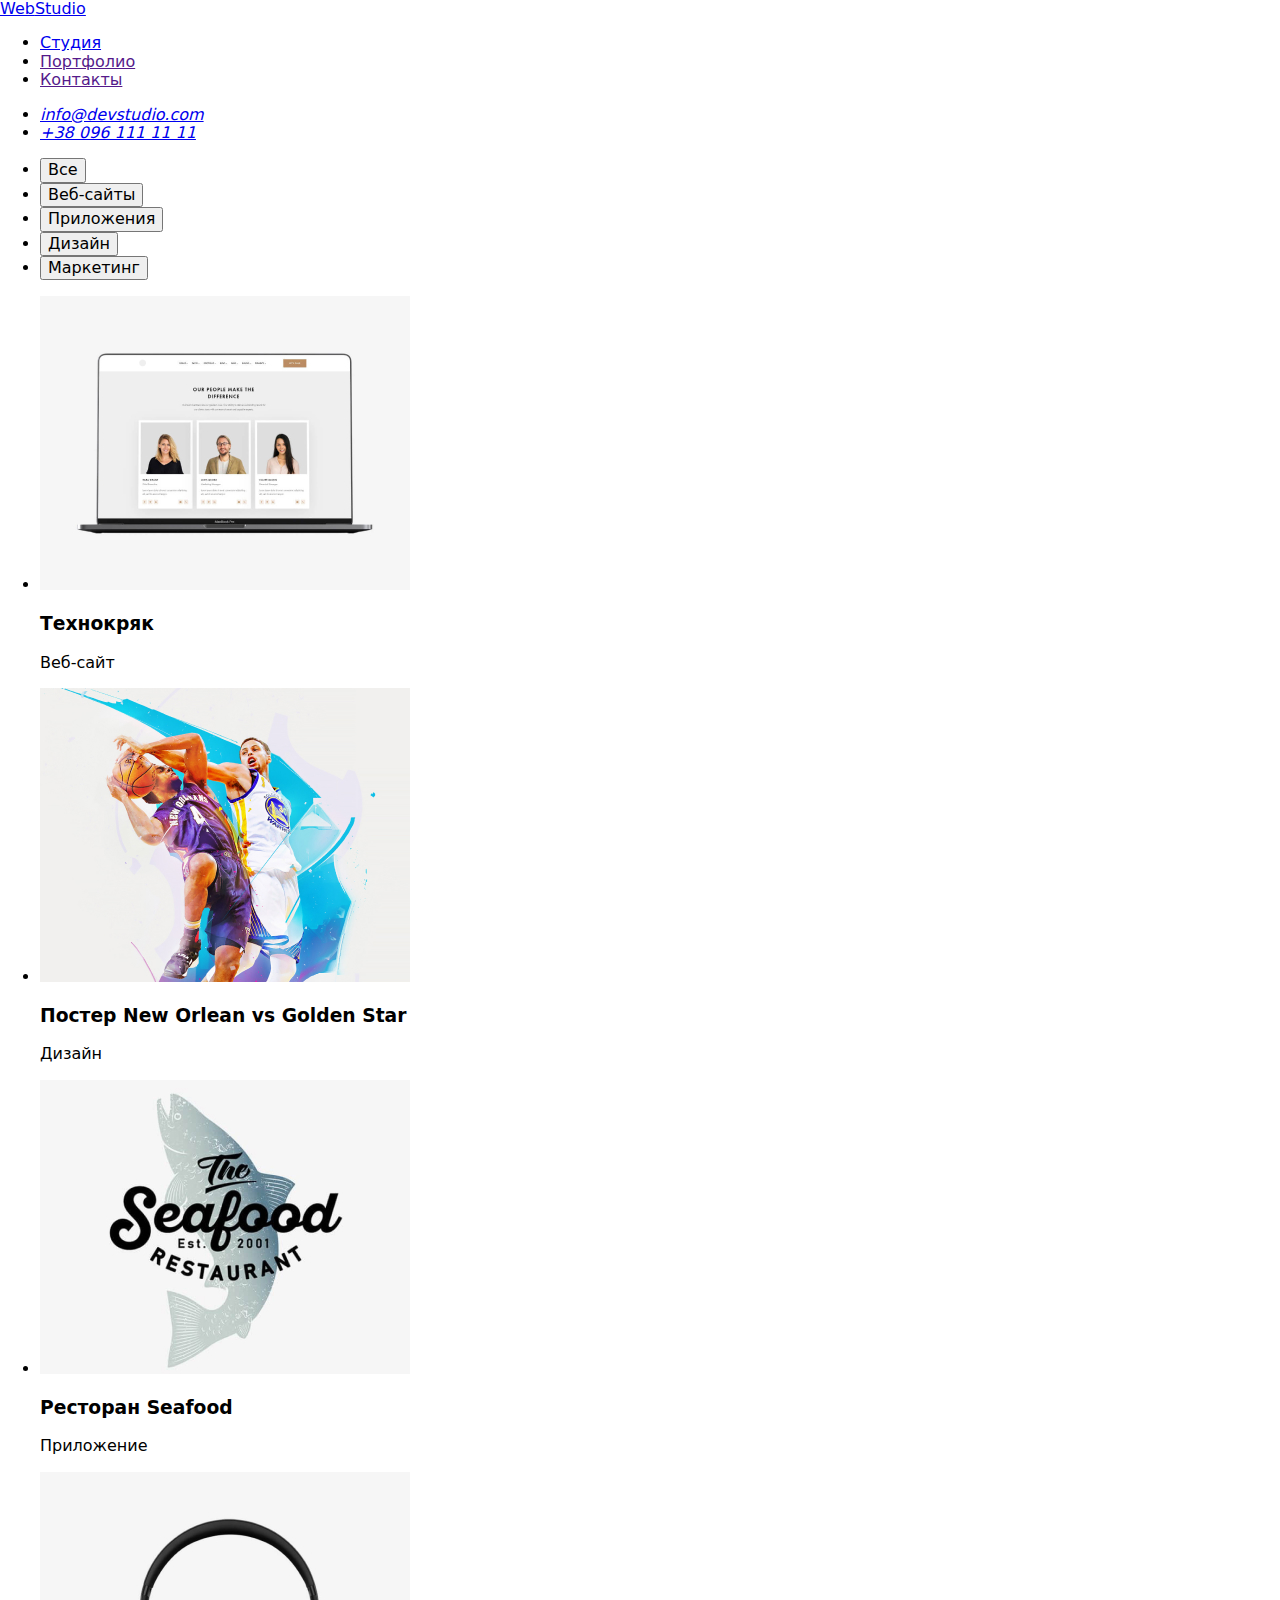
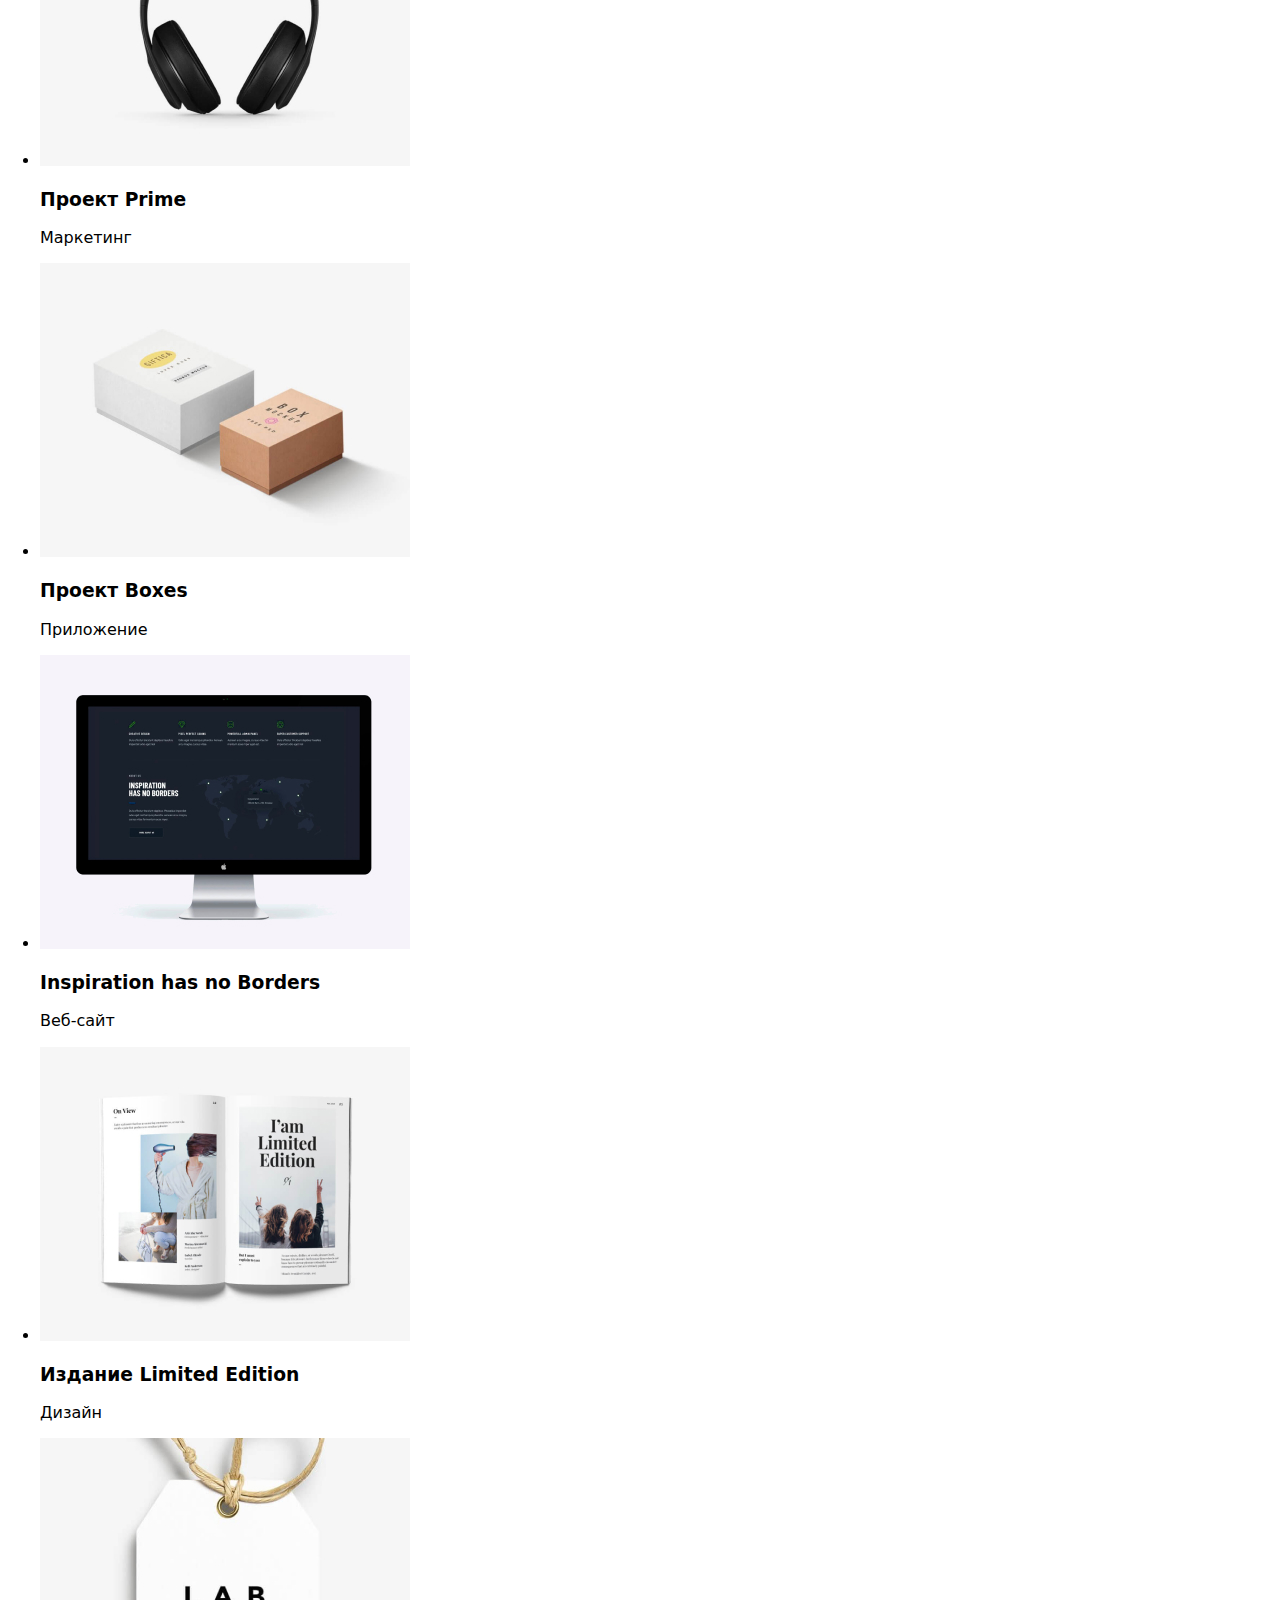
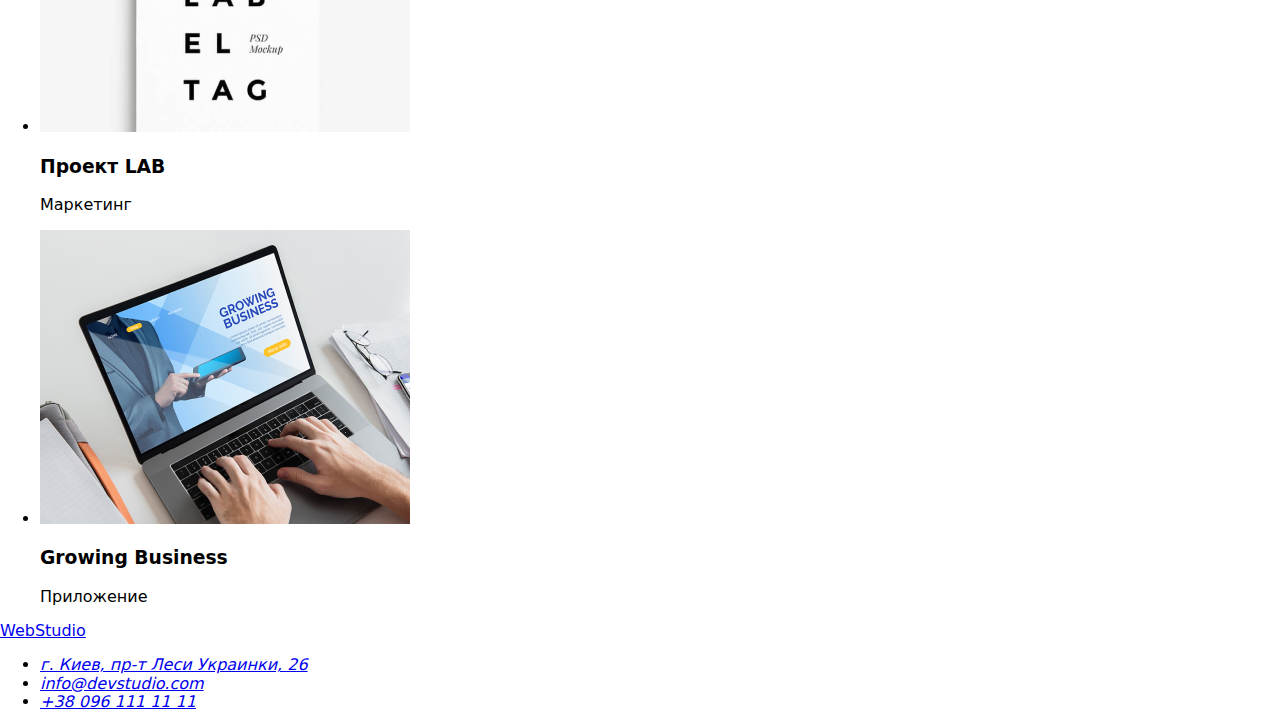
==== portfolio.html @ a0c32917 "добавила папки из дз3" ====
<!DOCTYPE html>
<html lang="ru">
<head>
    <meta charset="UTF-8">
    <meta name="viewport" content="width=device-width, initial-scale=1.0">
    <title>Портфолио</title>
    <link rel="stylesheet" href="https://cdnjs.cloudflare.com/ajax/libs/modern-normalize/1.0.0/modern-normalize.css">
    <link rel="stylesheet" href="./CSS/styles.css"> 
    <link href="https://fonts.googleapis.com/css2?family=Raleway:wght@600&family=Roboto:wght@400;500;700;900&display=swap" rel="stylesheet">
</head>
<body>
    
        <!--HEADER-->
        <header class="header">
            <div class="container">
                <nav class="navigation">
                    <a class="link navigation-link" href="./index.html" aria-label="логотип вебстудии" lang="en">
                        <span class="web">Web</span>Studio
                        
                    </a>
                    <ul class="list navigation-list">
                        <li class="navigation-list-item">
                            <a class="link navigation-list-link" href="./index.html"> Студия </a>
                        </li>
                        <li class="navigation-list-item">
                            <a class="link navigation-list-link" href="">Портфолио</a>
                        </li>
                        <li class="navigation-list-item">
                            <a class="link navigation-list-link" href="">Контакты</a>
                        </li>
                    </ul>
                </nav>
                

                <address class="address">
                        <ul class="list header-address-link">
                        <li class="header-address">
                            <a class="link header-mail-link" href="mailto:info@devstudio.com">info@devstudio.com</a></li>
                        <li class="header-address">
                            <a class="link header-tel-link" href="tel:+380961111111">+38 096 111 11 11</a></li>
                        </ul>
                </address>
            </div>
        </header>

        <main>
            
            <nav class="projects-nav">
                <div class="container">
                    <h1 hidden class="title-projects-nav">Навигация по проектам</h1>
                    <ul class="list btn-nav">
                        <li class="btn-nav-list">
                            <button type="button" class="model-btn-nav"> Все </button>
                        </li>
                        <li class="btn-nav-list">
                            <button type="button" class="model-btn-nav"> Веб-сайты </button>
                        </li>
                        <li class="btn-nav-list">
                            <button type="button" class="model-btn-nav"> Приложения </button>
                        </li>
                        <li class="btn-nav-list">
                            <button type="button" class="model-btn-nav"> Дизайн </button>
                        </li>
                        <li class="btn-nav-list">
                            <button type="button" class="model-btn-nav"> Маркетинг </button>
                        </li>
                    </ul>
                </div>
            </nav>
            
            <section class="project-nav-section">
                <div class="container">
                    <ul class="list list-project-nav">
                        <li class="list-progect">
                            <img class="project-img" src="./images/project-foto/project1.jpg" alt="Фотографии специалистов">
                            <div class="container-subject">
                                <h3 class="subject"> Технокряк</h3>
                                <p class="subject-project">Веб-сайт</p>
                            </div>
                        </li>
                        <li class="list-progect">
                            <img class="project-img" src="./images/project-foto/project2.jpg" alt="Постер баскетбольного матча">
                            <div class="container-subject">
                                <h3 class="subject">Постер <span lang="en"> New Orlean vs Golden Star</span></h3>
                                <p class="subject-project">Дизайн</p>
                            </div>
                        </li>
                        <li class="list-progect">
                            <img class="project-img" src="./images/project-foto/project3.jpg" alt="Логотип ресторана в виде рыбы">
                            <div class="container-subject">
                                <h3 class="subject"> Ресторан <span lang="en"> Seafood</span></h3>
                                <p class="subject-project">Приложение</p>
                            </div>
                        </li>
                        <li class="list-progect">  
                            <img class="project-img" src="./images/project-foto/project4.jpg" alt="Наушники">
                            <div class="container-subject">
                            <h3 class="subject"> Проект <span lang="en"> Prime</span></h3>
                            <p class="subject-project">Маркетинг</p>
                            </div>
                        </li>
                        <li class="list-progect"> 
                            <img class="project-img" src="./images/project-foto/project5.jpg" alt="Две коробочки">
                            <div class="container-subject">
                                <h3 class="subject">Проект <span lang="en"> Boxes</span></h3>
                                <p class="subject-project">Приложение </p>
                            </div>
                        </li>
                        <li class="list-progect">
                            <img class="project-img" src="./images/project-foto/project6.jpg" alt="Веб-сайт на мониторе компьютера">
                            <div class="container-subject">
                                <h3 class="subject"> <span lang="en">Inspiration has no Borders</span></h3>
                                <p class="subject-project">Веб-сайт</p>
                            </div>
                        </li>
                        <li class="list-progect">
                            <img class="project-img" src="./images/project-foto/project7.jpg" alt="Раскрытая книга">
                            <div class="container-subject">
                                <h3 class="subject"> Издание <span lang="en"> Limited Edition</span></h3>
                                <p class="subject-project">Дизайн</p>
                            </div>   
                        </li>
                        <li class="list-progect">
                            <img class="project-img" src="./images/project-foto/project8.jpg" alt="Бирка">
                            <div class="container-subject">
                                <h3 class="subject"> Проект <span lang="en"> LAB</span></h3>
                                <p class="subject-project">Маркетинг</p>
                            </div>
                        </li>
                        <li class="list-progect">
                            <img class="project-img" src="./images/project-foto/project9.jpg" alt="Сайт приложения">
                            <div class="container-subject">
                                <h3 class="subject"> <span lang="en">Growing Business</span> </h3>
                                <p class="subject-project">Приложение</p>
                            </div>
                        </li>
                    </ul>
                </div>
            </section>
            
        </main>

        <footer class="footer">
            <div class="container-footer">
                <a class="link footer-navigation-link" href="./index.html" aria-label="логотип вебстудии" lang="en">
                    <span class="web">Web</span>Studio
                </a> 
                <address class="address">
                    <ul class="list footer-address-link">
                        <li class="footer-link">
                            <a class="link footer-maps-link" href="https://goo.gl/maps/2Fpc7KWCbMKG8SjK6" target="_blank">г. Киев, пр-т Леси Украинки, 26</a>  </li>
                        <li class="footer-link"> 
                            <a class="link footer-mail-link" href="mailto:info@devstudio.com">info@devstudio.com</a></li>
                        <li class="footer-link"> 
                            <a class="link footer-tel-link" href="tel:+380961111111">+38 096 111 11 11</a></li>
                    </ul>
                </address>
            </div>
        </footer>
    
    
</body>
</html>
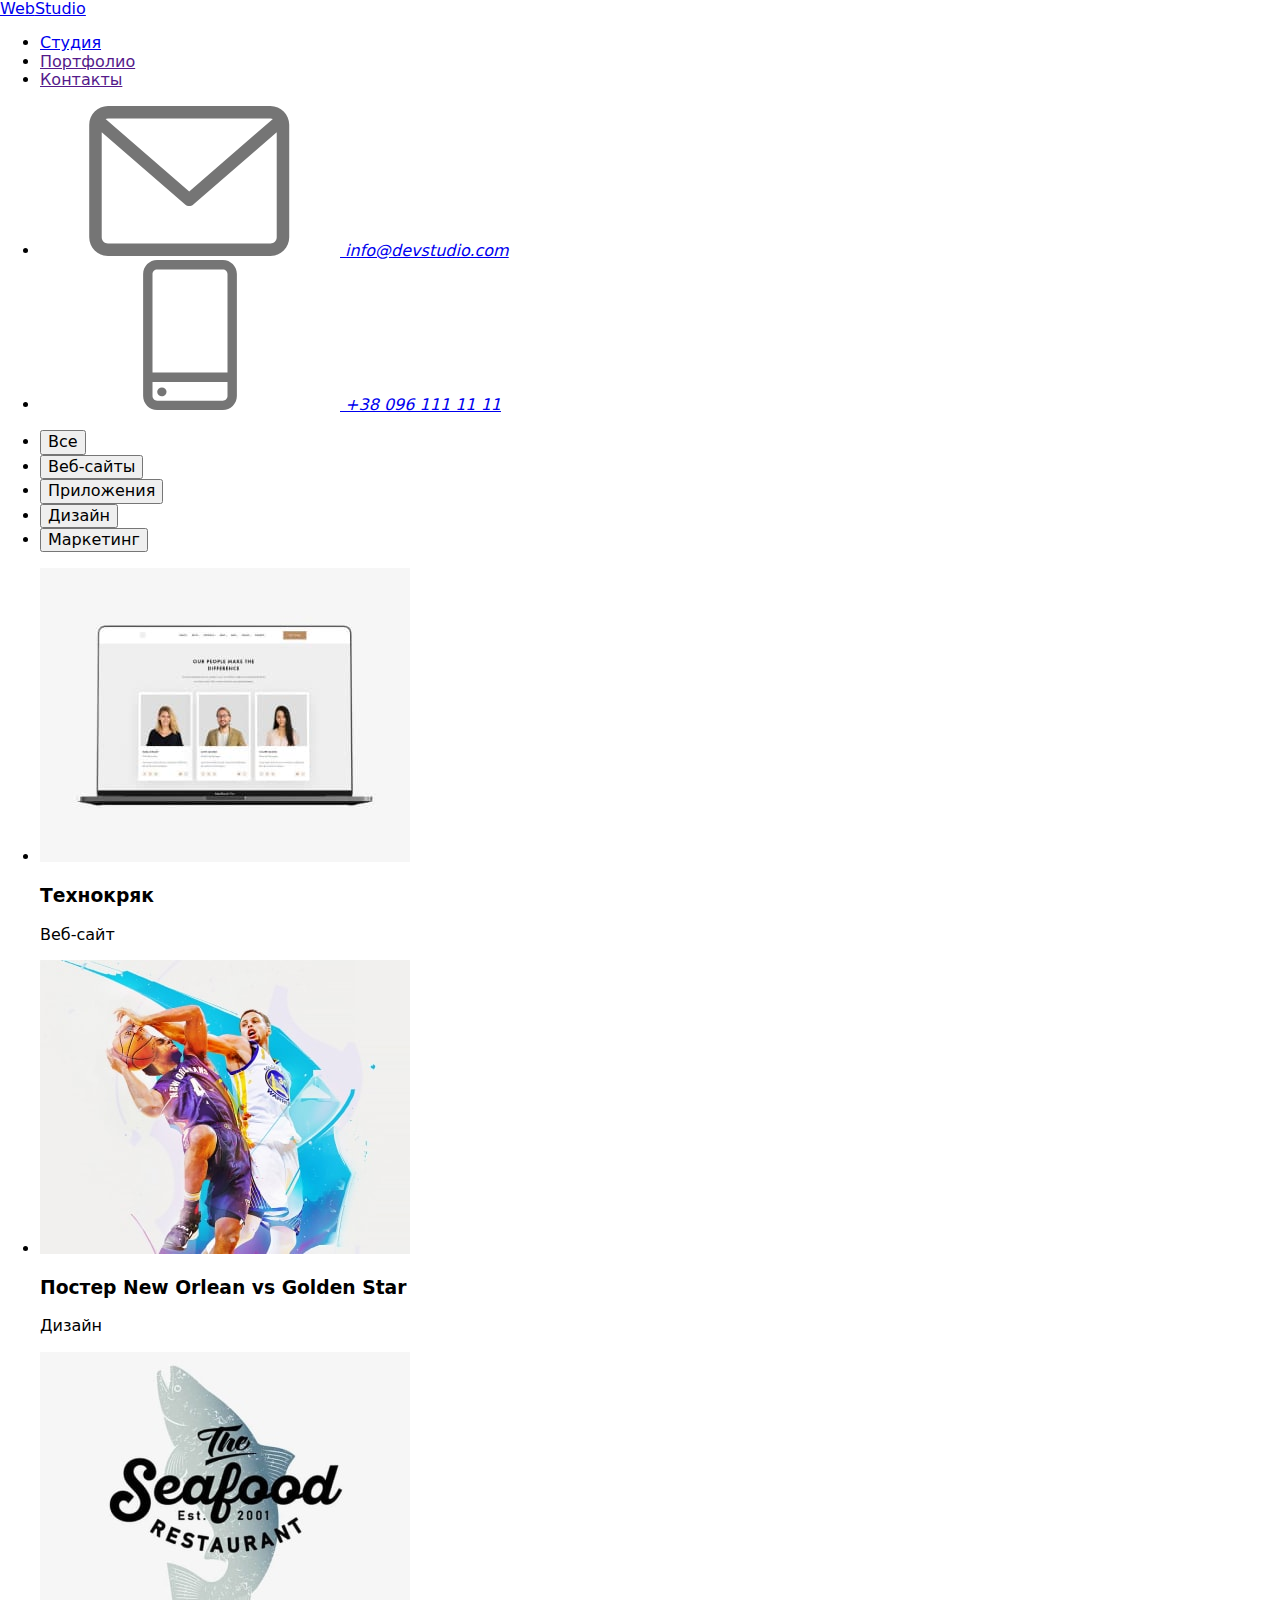
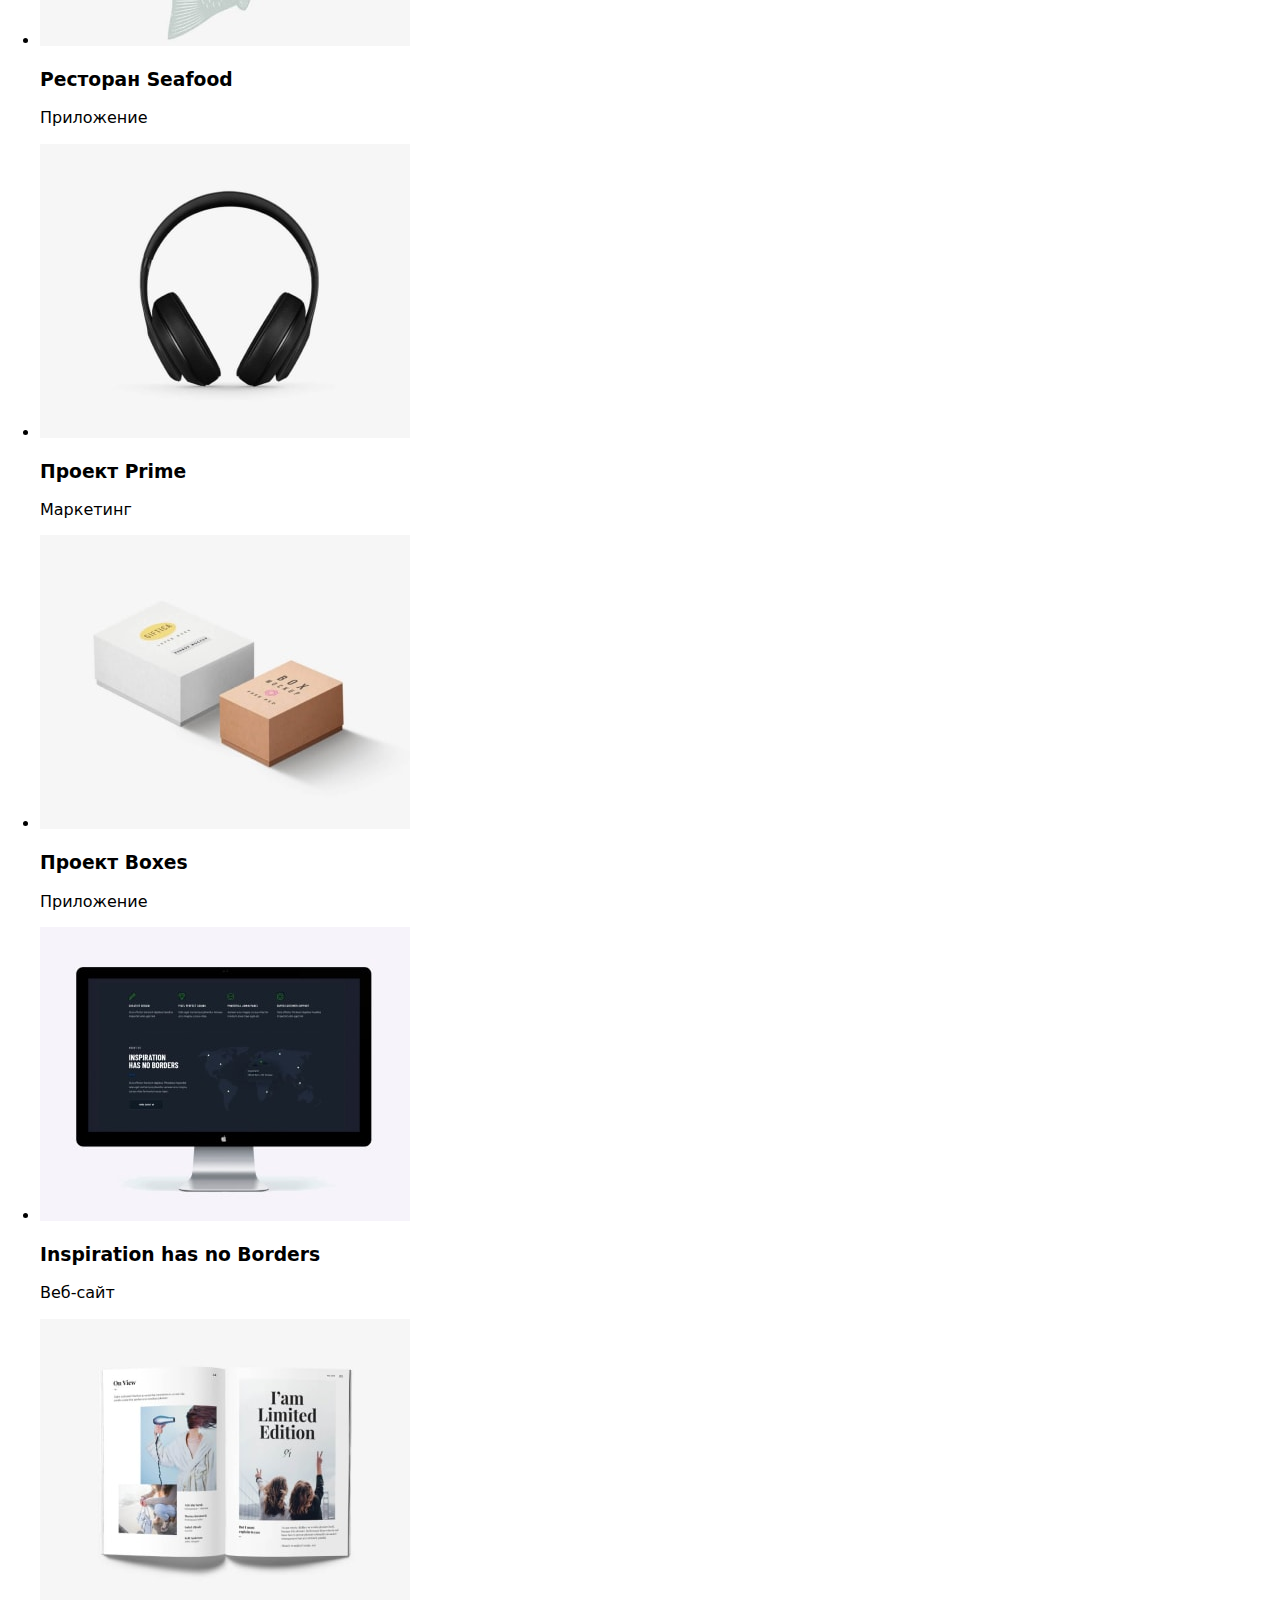
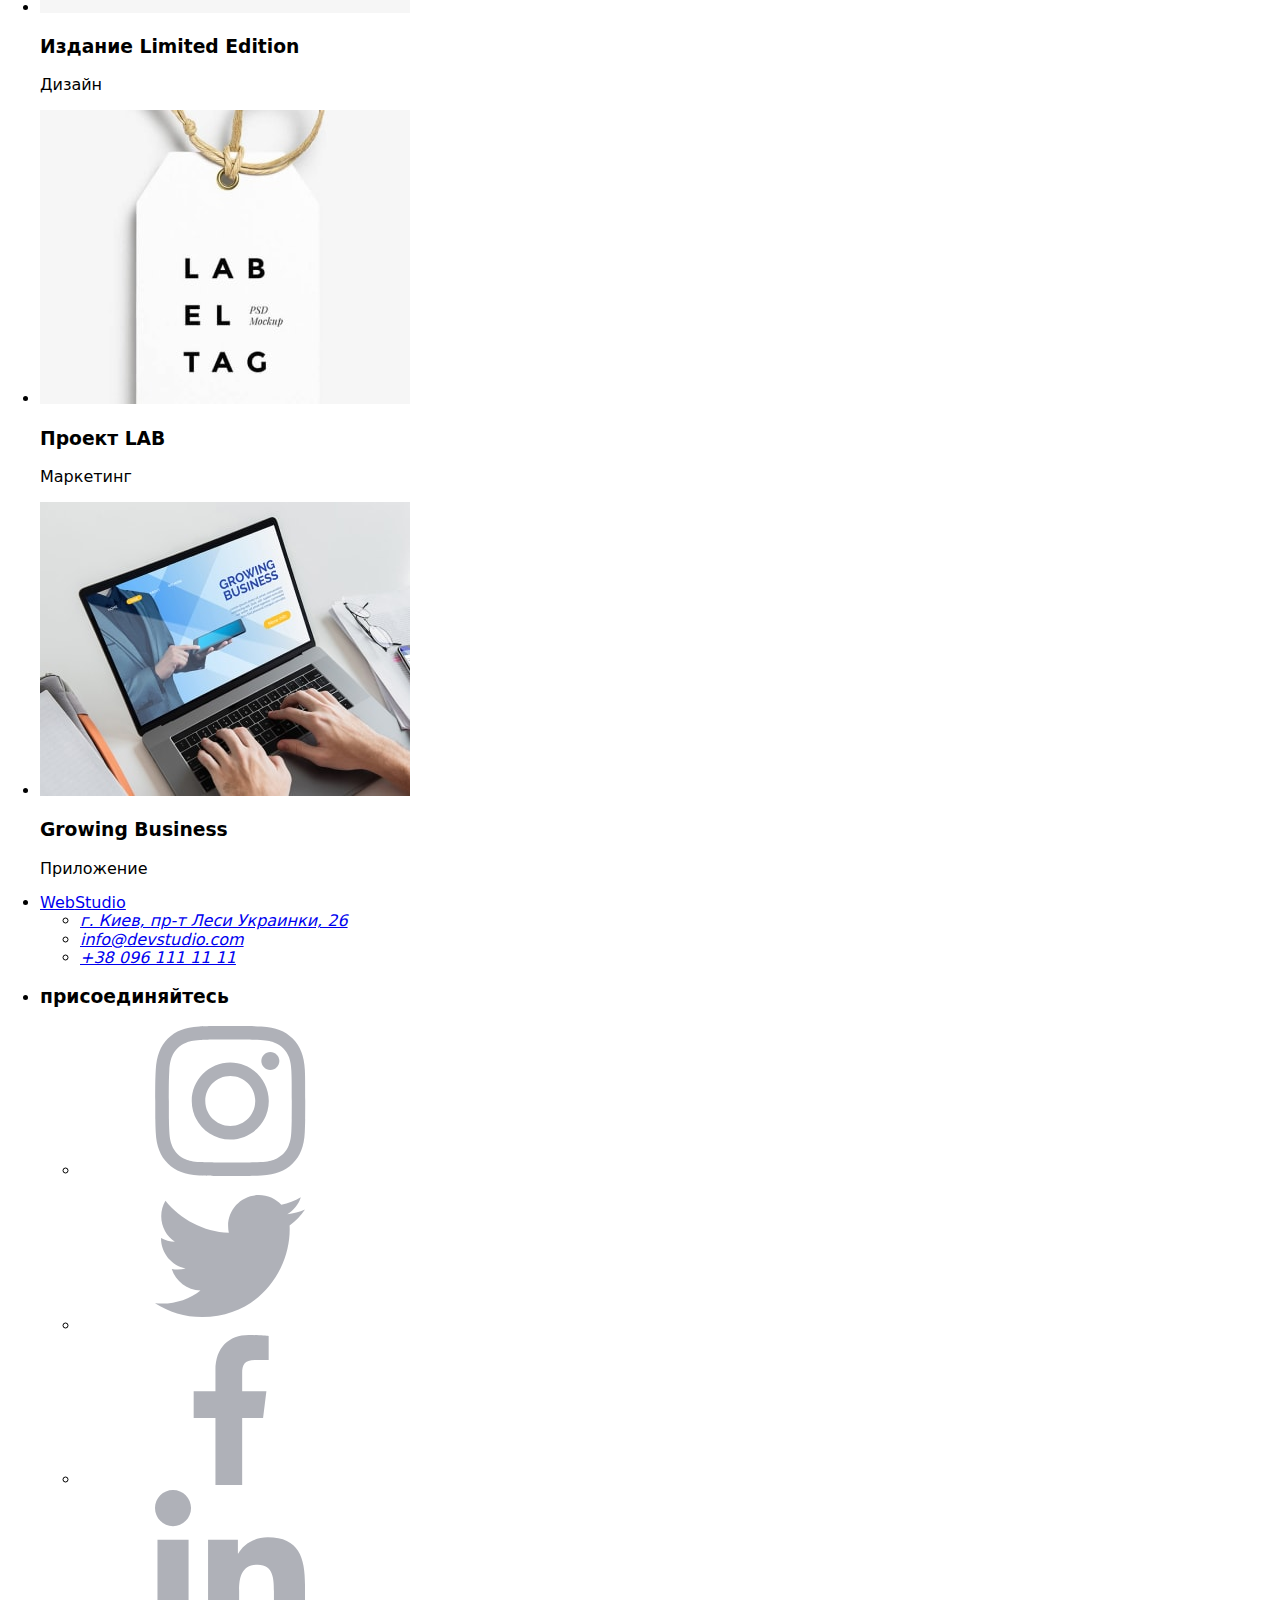
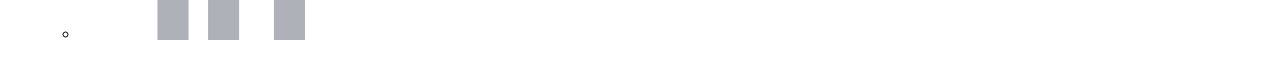
==== commit 987422ee: "дз4" ====
--- a/portfolio.html
+++ b/portfolio.html
@@ -31,15 +31,28 @@
                     </ul>
                 </nav>
                 
-
                 <address class="address">
-                        <ul class="list header-address-link">
-                        <li class="header-address">
-                            <a class="link header-mail-link" href="mailto:info@devstudio.com">info@devstudio.com</a></li>
-                        <li class="header-address">
-                            <a class="link header-tel-link" href="tel:+380961111111">+38 096 111 11 11</a></li>
-                        </ul>
-                </address>
+                    <ul class="list header-address-link">
+                    <li class="header-address">
+                        <a class="link header-mail-link" 
+                            href="mailto:info@devstudio.com">
+                            <svg>
+                                <use href="./images/sprite.svg#icon-envelope" ></use>
+                            </svg>
+                            info@devstudio.com
+                        </a>
+                    </li>
+                    <li class="header-address">
+                        <a class="link header-tel-link" 
+                            href="tel:+380961111111">
+                            <svg>
+                                <use href="./images/sprite.svg#icon-smartphone" ></use>
+                            </svg>
+                            +38 096 111 11 11
+                        </a>
+                    </li>
+                    </ul>
+            </address>
             </div>
         </header>
 
@@ -142,19 +155,59 @@
 
         <footer class="footer">
             <div class="container-footer">
-                <a class="link footer-navigation-link" href="./index.html" aria-label="логотип вебстудии" lang="en">
-                    <span class="web">Web</span>Studio
-                </a> 
-                <address class="address">
-                    <ul class="list footer-address-link">
-                        <li class="footer-link">
-                            <a class="link footer-maps-link" href="https://goo.gl/maps/2Fpc7KWCbMKG8SjK6" target="_blank">г. Киев, пр-т Леси Украинки, 26</a>  </li>
-                        <li class="footer-link"> 
-                            <a class="link footer-mail-link" href="mailto:info@devstudio.com">info@devstudio.com</a></li>
-                        <li class="footer-link"> 
-                            <a class="link footer-tel-link" href="tel:+380961111111">+38 096 111 11 11</a></li>
-                    </ul>
-                </address>
+                <ul class="footer-list list">
+                    <li class="footer-item">
+                        <a class="link footer-navigation-link" href="./index.html" aria-label="логотип вебстудии" lang="en">
+                            <span class="web">Web</span>Studio
+                        </a> 
+                        <address class="address">
+                            <ul class="list footer-address-link">
+                                <li class="footer-link">
+                                    <a class="link footer-maps-link" href="https://goo.gl/maps/2Fpc7KWCbMKG8SjK6" target="_blank">г. Киев, пр-т Леси Украинки, 26</a>  </li>
+                                <li class="footer-link">
+                                    <a class="link footer-mail-link" href="mailto:info@devstudio.com">info@devstudio.com</a></li>
+                                <li class="footer-link">
+                                    <a class="link footer-tel-link" href="tel:+380961111111">+38 096 111 11 11</a></li>
+                            </ul>
+                        </address>
+                    </li>
+                    <li class="footer-item">
+                       <h3 class="social-title">присоединяйтесь</h3> 
+                       <ul class="social-list-footer list">
+                        <li class="social-footer-item">
+                          <a href="" class="social-footer-link">
+                              <svg>
+                                  <use href="./images/sprite.svg#icon-instagram" ></use>
+                              </svg>
+                          </a>
+                        </li>
+                        <li class="social-footer-item">
+                          <a href="" class="social-footer-link">
+                            <svg>
+                                <use href="./images/sprite.svg#icon-twitter" ></use>
+                            </svg> 
+                          </a>
+
+                        </li>
+                        <li class="social-footer-item">
+                          <a href="" class="social-footer-link">
+                            <svg>
+                                <use href="./images/sprite.svg#icon-facebook" ></use>
+                            </svg>
+                          </a>
+
+                        </li>
+                        <li class="social-footer-item">
+                          <a href="" class="social-footer-link">
+                            <svg>
+                                <use href="./images/sprite.svg#icon-linkedin" ></use>
+                            </svg>
+                          </a>
+
+                        </li>
+                    </ul>
+                    </li>
+                </ul>
             </div>
         </footer>
     
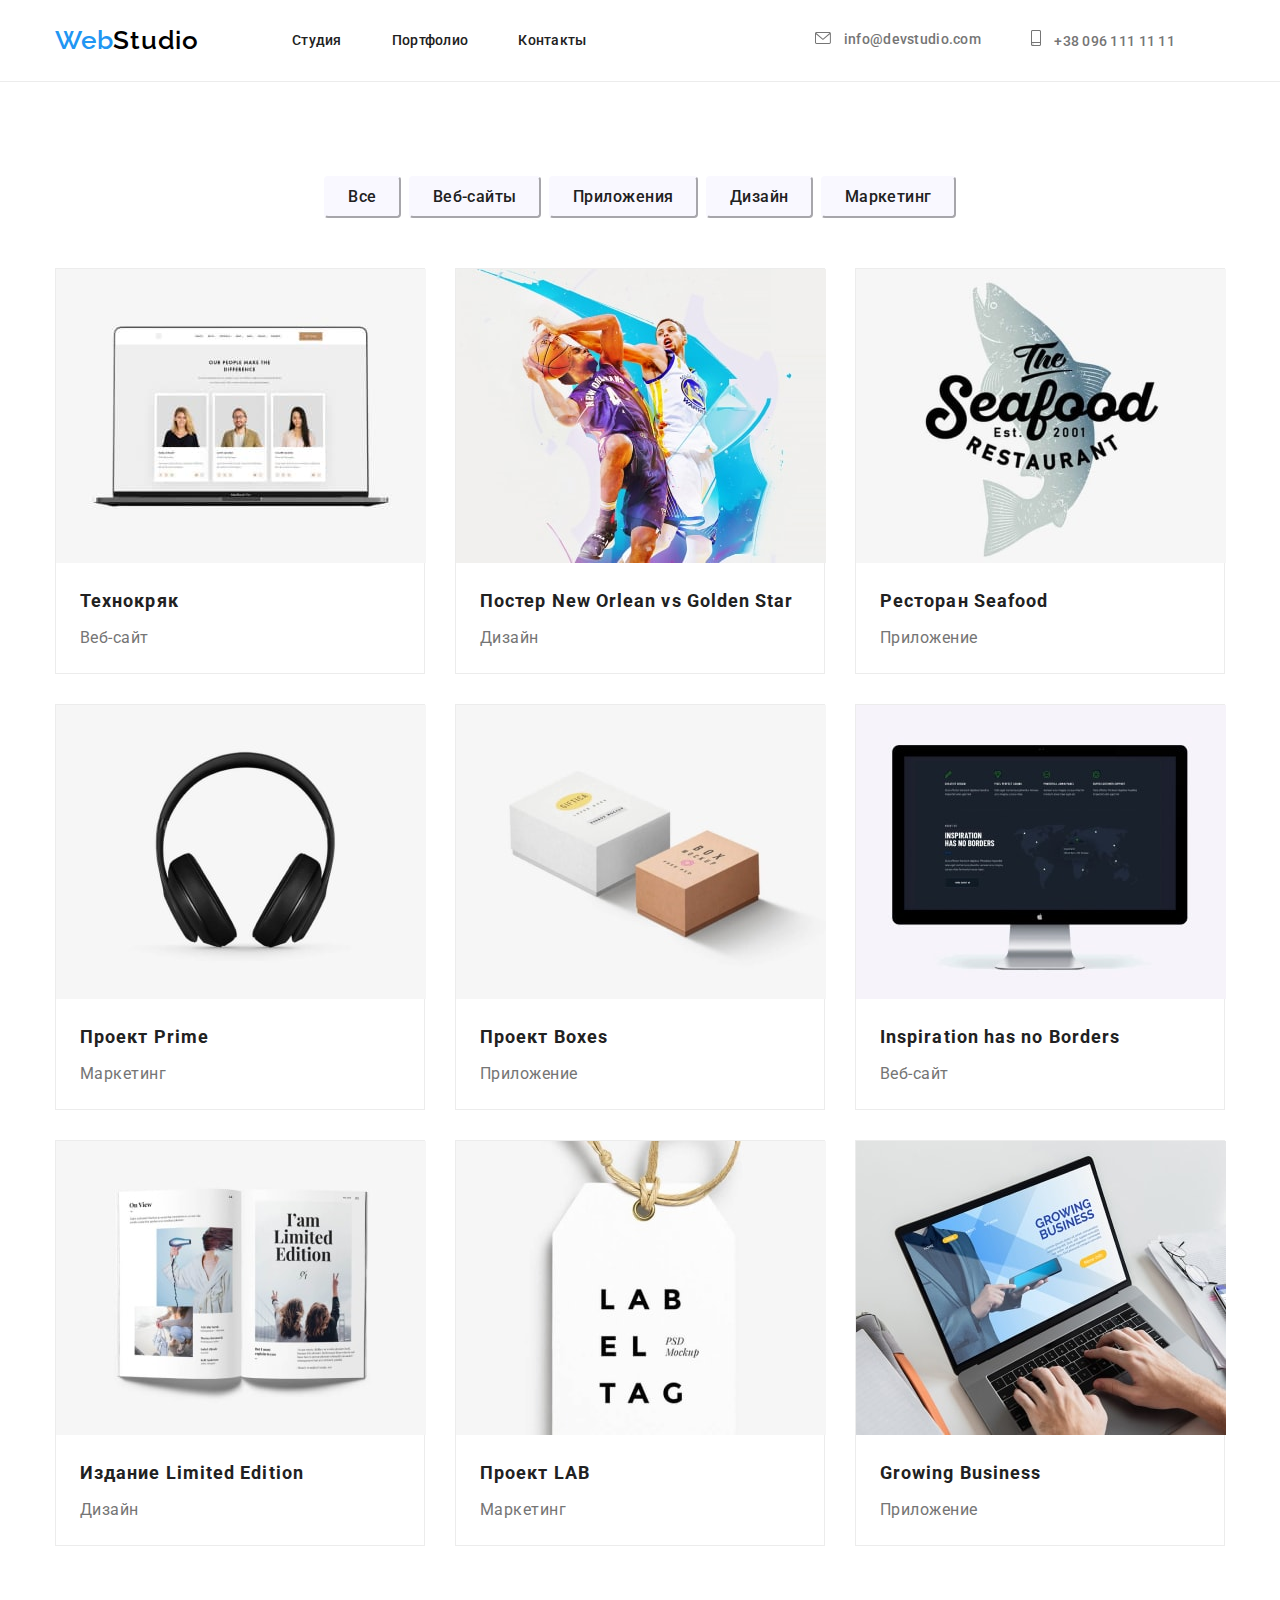
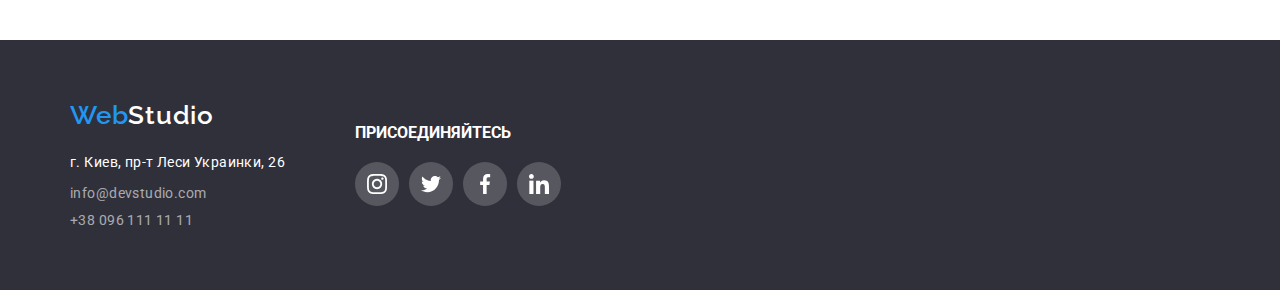
==== commit d6e78ff9: "исправление" ====
--- a/portfolio.html
+++ b/portfolio.html
@@ -5,7 +5,7 @@
     <meta name="viewport" content="width=device-width, initial-scale=1.0">
     <title>Портфолио</title>
     <link rel="stylesheet" href="https://cdnjs.cloudflare.com/ajax/libs/modern-normalize/1.0.0/modern-normalize.css">
-    <link rel="stylesheet" href="./CSS/styles.css"> 
+    <link rel="stylesheet" href="./css/styles.css"> 
     <link href="https://fonts.googleapis.com/css2?family=Raleway:wght@600&family=Roboto:wght@400;500;700;900&display=swap" rel="stylesheet">
 </head>
 <body>
--- a/css/styles.css
+++ b/css/styles.css
@@ -0,0 +1,677 @@
+:root {
+    --main-font: "Roboto", sans-serif; 
+    --secondary-font: "Raleway", sans-serif;
+    --title-light-thene-color: #212121;
+    --title-dark-thene-color: #FFFFFF;
+    --subtitle-color: #757575;
+    --footer-address-color: rgba(255, 255, 255, 0.6);
+    --accent-color: #2196F3; 
+    --portfolio-btn: #F9F8FF;
+
+}
+
+*,
+*::before,
+*::after {
+    margin: 0;
+    padding: 0;
+}
+
+body {
+    font-family: var(--main-font);
+    font-style: normal;
+}
+
+
+.link {
+    text-decoration: none;
+}
+
+.list {
+    list-style: none;
+    padding: 0;
+    margin: 0;
+}
+.address {
+    font-style: normal;
+}
+
+img {
+    display: block;
+}
+
+.web {
+    color: #2196F3;
+}
+
+.container {
+    width: 1200px;
+    padding-left: 15px;
+    padding-right: 15px;
+    margin: 0 auto;
+   }
+   
+
+.header {
+    padding-bottom: 25px;
+    padding-top: 25px;
+    border-bottom: 1px solid #ECECEC;
+}
+
+.header .container {
+    display: flex;
+    align-items: center;
+}
+
+.header .address {
+    margin-left: auto;
+    margin-right: 50px;
+}
+
+.navigation {
+    display: flex;
+}
+
+.navigation-list {
+    display: flex;
+    align-items: center;
+}
+
+.header-address-link{
+    display: flex;
+}
+
+.header-mail-link svg {
+    height: 12px;
+    width: 16px;
+    margin-right: 10px;
+}
+
+.header-tel-link svg {
+    height: 16px;
+    width: 10px;
+    margin-right: 10px;
+}
+
+.header-mail-link:hover svg,
+.header-tel-link:hover svg {
+    --color3: #2196F3;
+} 
+
+.navigation-list-item:not(:last-child) {
+    margin-right: 50px;
+}
+
+.header-address:not(:last-child) {
+    margin-right: 50px;
+}
+
+.navigation-link {
+    font-family: var(--secondary-font);
+    font-style: normal;
+    font-weight: 600;
+    font-size: 26px;
+    line-height: 1.192;
+    letter-spacing: 0.03em;
+    color: #000000;
+    margin-right: 93px;
+
+}
+.navigation-list-link {
+    font-family: var(--main-font);
+    font-style: normal;
+    font-weight: 500;
+    font-size: 14px;
+    line-height: 1.143;
+    letter-spacing: 0.02em;
+    color: #212121;
+
+}
+.navigation-list-link:hover,
+.navigation-list-link:focus,
+.header-address-link :hover,
+.header-address-link :focus {
+    color: var(--accent-color);
+}
+
+.model-btn-nav:hover,
+.model-btn-nav:focus {
+    background-color: var(--accent-color);
+    color: var(--title-dark-thene-color);
+}
+
+.header-mail-link,
+.header-tel-link {
+    font-family: var(--main-font);
+    font-style: normal;
+    font-weight: 500;
+    font-size: 14px;
+    line-height: 1.143;
+    letter-spacing: 0.02em;
+    color: #757575;
+}
+
+
+.hero-title {
+    margin-top: 0;
+    margin-bottom: 30px;
+    font-family: var(--main-font);
+    font-style: normal;
+    font-weight: 900;
+    font-size: 44px;
+    line-height: 1.366;
+    text-align: center;
+    letter-spacing: 0.06em;
+    text-transform: uppercase;
+    color: var(--title-dark-thene-color); 
+}
+
+.hero {
+    background: #2F303A;
+    padding-top: 200px;
+    padding-bottom: 200px;
+    background-image: linear-gradient(rgba(47, 48, 58, 0.4),rgba(47, 48, 58, 0.4)), 
+                      url(../images/hero/hero1.jpg);
+    background-repeat: no-repeat;    
+    background-size: cover;            
+}
+
+.model-btn {
+    min-width: 200px;
+    border-radius: 4px;
+    padding: 10px 32px;
+    font-family: var(--main-font);
+    font-style: normal;
+    font-weight: 700;
+    font-size: 16px;
+    line-height: 1.875;
+    align-items: center;
+    text-align: center;
+    letter-spacing: 0.06em;
+    color: var(--title-dark-thene-color);
+    background: var(--accent-color);
+    border-color: var(--accent-color);
+    display: block;
+    margin: 0 auto;
+    
+}
+
+.articl {
+    padding-top: 47px;
+    padding-bottom: 47px;
+}
+
+.articl-list {
+    display: flex;
+    
+}
+
+.articl-list-item:not(:last-child) {
+    margin-right: 30px;
+   
+}
+
+.articl-list-item {
+    width: 270px;
+}
+
+
+.antenna::before {
+    display: block;
+    content: "";
+    height: 120px;
+    background-image: url(../images/figure-icon/antenna.svg);
+    background-repeat: no-repeat;
+    background-position: center;
+    background-color: #F5F4FA;
+    
+}
+
+.clock::before {
+    display: block;
+    content: "";
+    height: 120px;
+    background-image: url(../images/figure-icon/clock.svg);
+    background-repeat: no-repeat;
+    background-position: center;
+    background-color: #F5F4FA;
+}
+
+.diagram::before {
+    display: block;
+    content: "";
+    height: 120px;
+    background-image: url(../images/figure-icon/diagram.svg);
+    background-repeat: no-repeat;
+    background-position: center;
+    background-color: #F5F4FA;
+}
+
+.astronaut::before {
+    display: block;
+    content: "";
+    height: 120px;
+    background-image: url(../images/figure-icon/astronaut.svg);
+    background-repeat: no-repeat;
+    background-position: center;
+    background-color: #F5F4FA;
+}
+
+
+.articl-title-hidden {
+    margin-top: 0;
+    margin-bottom: 0;
+}
+
+.articl-title {
+    margin-top: 30px;
+    margin-bottom: 10px;
+    font-weight: 700;
+    font-size: 14px;
+    line-height: 1.143;
+    letter-spacing: 0.03em;
+    text-transform: uppercase;
+    color: #212121;
+}
+
+.articl-content {
+    margin-top: 0;
+    margin-bottom: 0;
+    font-family: var(--main-font);
+    font-style: normal;
+    font-weight: normal;
+    font-size: 14px;
+    line-height: 1.714;
+    letter-spacing: 0.03em;
+    color: #757575;
+}
+
+.services-section {
+    padding-bottom: 94px;
+    
+}
+
+.services-title,
+.about-title,
+.clients-title {
+    font-weight: 700;
+    font-size: 36px;
+    line-height: 1.167;
+    text-align: center;
+    letter-spacing: 0.03em;
+    color: #212121;
+    margin-top: 0;
+    margin-bottom: 50px;
+}
+
+.services-img-list {
+    display: flex;
+    flex-wrap: wrap;
+}
+
+.services-img {
+    width: 370px;
+    
+}
+
+.services-img:not(:last-child) {
+    margin-right: 30px;
+}
+
+.about-us-section {
+    padding-top: 94px;
+    padding-bottom: 94px;
+    background-color: #F5F4FA;
+}
+
+.container-about {
+    padding-top: 30px;
+    padding-bottom: 30px;
+}
+
+.about-list   {
+    display: flex;
+    flex-wrap: wrap;
+
+}
+
+.about-inf {
+    width: 270px;
+    background-color: #FFFFFF;
+    border: 1px solid #ECECEC;
+    box-shadow: 0px 2px 1px 0px rgba(0, 0, 0, 0.2), 
+                0px 1px 1px 0px rgba(0, 0, 0, 0.14), 
+                0px 1px 3px 0px rgba(0, 0, 0, 0.12);
+    border-radius: 0px 0px 4px 4px;            
+}
+
+.about-inf:not(:last-child) {
+    margin-right: 30px;
+}
+
+.about-img {
+    width: 270px;
+    margin-top: 0;
+    margin-bottom: 0;
+}
+
+.about-name {
+    font-weight: 500;
+    font-size: 16px;
+    line-height: 1.188;
+    text-align: center;
+    letter-spacing: 0.03em;
+    color: #212121;
+    margin-top: 0;
+    margin-bottom: 10px;
+}
+
+.about-prof {
+    font-weight: 400;
+    font-size: 16px;
+    line-height: 1.188;
+    text-align: center;
+    letter-spacing: 0.03em;
+    color: #757575;
+    margin-top: 0;
+    margin-bottom: 16px;
+}
+
+.social-list {
+    display: flex;
+    align-items: center;
+    justify-content: center;
+}
+
+.social-link {
+    display: flex;
+    height: 44px;
+    width: 44px;
+    border-radius: 50%;
+    align-items: center;
+    justify-content: center;
+}
+
+.social-list-item {
+    display: flex;
+    border-radius: 50%;
+    align-items: center;
+    justify-content: center;
+}
+
+.social-list-item:not(:last-child) {
+    margin-right: 10px;
+}
+
+.social-list-item:hover {
+    background-color: #2196F3 ;
+    
+}
+
+.social-list-item:hover svg {
+    --color1: #FFFFFF; }
+
+
+.social-link svg {
+    width: 20px;
+    height: 20px;
+}
+
+.clients-section {
+    padding-top: 94px;
+    padding-bottom: 94px;
+}
+
+.clients-list {
+    display: flex;
+    align-items: center;
+    justify-content: center;
+}
+
+.clients-list-link {
+    display: flex;
+    height: 90px;
+    width: 170px;
+    align-items: center;
+    justify-content: center ;
+    border: 1px solid #afb1b8;
+    border-radius: 4px;
+}
+
+.clients-list-item:not(:last-child) {
+    margin-right: 30px;
+}
+
+.clients-list-link svg {
+    --color2: #AFB1B8
+}
+
+.clients-list-link:hover svg {
+    --color1: #2196F3;
+    --color2:  #2196F3;
+}
+
+.clients-list-link:hover {
+   border: 1px solid #2196F3;
+}
+
+.project-nav-section {
+    padding-bottom: 94px;
+}
+
+.projects-nav {
+    padding-top: 94px;
+    padding-bottom: 50px;
+}
+
+.title-projects-nav {
+    margin-top: 0;
+    margin-bottom: 0;
+}
+
+.list btn-nav {
+    margin-top: 0;
+    margin-bottom: 0;
+}
+
+.list-project-nav {
+    display: flex;
+    flex-wrap: wrap;
+}
+
+.btn-nav {
+    display: flex;
+    flex-wrap: wrap;
+    justify-content: center;
+}
+
+.model-btn-nav {
+
+    display: inline-block;
+    min-width: 73px;
+    border-radius: 4px;
+    padding: 6px 22px;
+    align-items: center;
+    font-family: var(--main-font);
+    font-weight: 500;
+    font-size: 16px;
+    line-height: 1.625;
+    text-align: center;
+    letter-spacing: 0.03em;
+    color: var(--title-light-thene-color);
+    background: var(--portfolio-btn);
+    border-color: var(--portfolio-btn);
+}
+
+.btn-nav-list:not(:last-child) {
+    margin-right: 8px;
+}
+
+
+.list-progect {
+    width: 370px;
+    border: 1px solid #ECECEC;
+}
+
+.list-progect:hover {
+    box-shadow: 1px 4px 6px 0px rgba(0, 0, 0, 0.16), 
+                1px 4px 6px 0px rgba(0, 0, 0, 0.06), 
+                1px 4px 6px 0px rgba(0, 0, 0, 0.12); 
+}
+
+.list-progect:not(:nth-child(3n)) {
+    margin-right: 30px;
+}
+
+.list-progect:not(:nth-last-child(-n+3)) {
+    margin-bottom: 30px;
+}
+
+.project-img {
+    margin-top: 0;
+    margin-bottom: 0;
+    
+}
+
+.subject {
+    font-weight: 700;
+    font-size: 18px;
+    line-height: 2;
+    letter-spacing: 0.06em;
+    color: #212121;
+    margin-top: 0;
+    margin-bottom: 4px;
+
+}
+
+.subject-project {
+    font-weight: 400;
+    font-size: 16px;
+    line-height: 1.875;
+    letter-spacing: 0.03em;
+    color: #757575;
+    margin-top: 0;
+    margin-bottom: 0;
+
+}
+
+.container-subject {
+    padding: 20px 24px;
+}
+
+
+.footer {
+    background: #2F303A;
+    padding-top: 60px;
+    padding-bottom: 60px;
+    
+   
+}
+
+.container-footer {
+    width: 1170px;
+    padding-left: 15px;
+    padding-right: 15px;
+    margin: 0 auto; 
+}
+
+.footer-navigation-link {
+    font-family: var(--secondary-font);
+    font-style: normal;
+    font-weight: 600;
+    font-size: 26px;
+    line-height: 1.192;
+    letter-spacing: 0.03em;
+    color: var(--title-dark-thene-color);
+}
+
+.footer-maps-link {
+    font-family: var(--main-font);
+    font-style: normal;
+    font-weight: 400;
+    font-size: 14px;
+    line-height: 1.714;
+    letter-spacing: 0.03em;
+    color: var(--title-dark-thene-color);
+}
+
+.footer-mail-link,
+.footer-tel-link {
+    font-family: var(--main-font);
+    font-style: normal;
+    font-weight: 400;
+    font-size: 14px;
+    line-height: 1,714px;
+    letter-spacing: 0.03em;
+    color: rgba(255, 255, 255, 0.6);
+    margin-top: 0;
+    margin-bottom: 0;
+}
+
+.footer-link:not(:last-child) {
+    margin-bottom: 9px;
+}
+
+.footer .address {
+    margin-top: 20px;
+}
+
+.footer-list {
+    display: flex;
+    align-items: center;
+   
+
+}
+
+.footer-item:not(:last-child) {
+    margin-right: 70px;
+}
+
+.social-title {
+    margin-bottom: 20px;
+    text-transform: uppercase;
+    font-size: var(--main-font);
+    font-weight: 700;
+    color: #FFFFFF;
+}
+
+.social-list-footer {
+    display: flex;
+    align-items: center;
+    justify-content: center;
+   
+}
+
+.social-footer-item {
+    display: flex;
+    height: 44px;
+    width: 44px;
+    border-radius: 50%;
+    align-items: center;
+    justify-content: center;
+    background: rgba(255, 255, 255, 0.1); 
+}
+
+.social-footer-link {
+    display: flex;
+    height: 44px;
+    width: 44px;
+    border-radius: 50%;
+    align-items: center;
+    justify-content: center;
+    background: rgba(255, 255, 255, 0.1); 
+}
+
+
+.social-footer-item:not(:last-child) {
+    margin-right: 10px;
+}
+
+.social-footer-link svg {
+    width: 20px;
+    height: 20px;
+    --color1: #FFFFFF
+}
+
+.social-footer-link:hover {
+    background-color: #2196F3 ;
